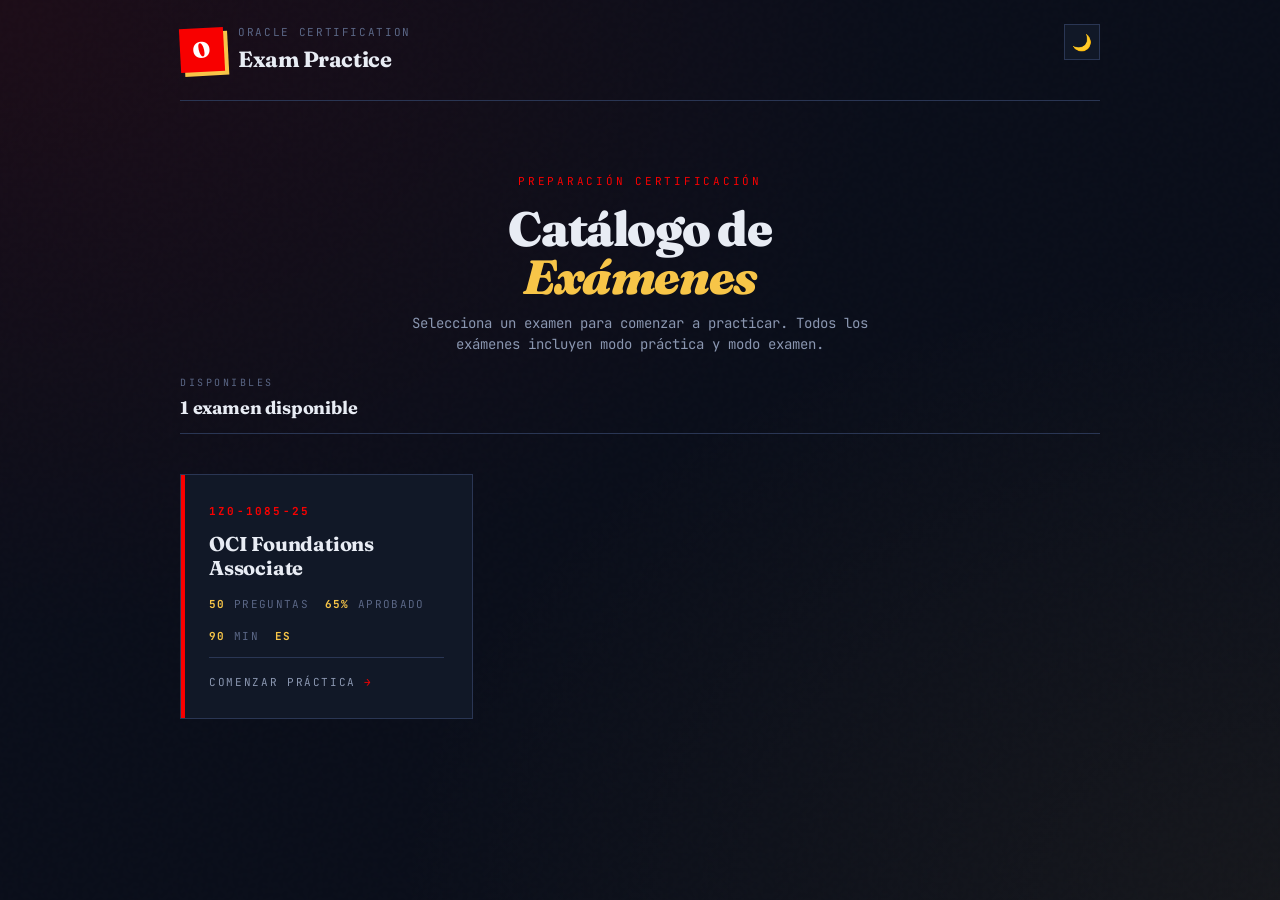
==== index.html @ cc6b5220 "examen oci 1ZO 1085-25" ====
<!DOCTYPE html>
<html lang="es">
<head>
  <meta charset="UTF-8">
  <meta name="viewport" content="width=device-width, initial-scale=1.0">
  <title>Oracle Certification — Catálogo de Exámenes</title>
  <link rel="preconnect" href="https://fonts.googleapis.com">
  <link rel="preconnect" href="https://fonts.gstatic.com" crossorigin>
  <link href="https://fonts.googleapis.com/css2?family=Fraunces:ital,wght@0,500;0,700;0,900;1,500&family=JetBrains+Mono:wght@400;500;700&display=swap" rel="stylesheet">
  <link rel="stylesheet" href="exam-engine.css">
  <script>try{if(localStorage.getItem('oci-theme')==='light')document.documentElement.setAttribute('data-theme','light')}catch(e){}</script>
  <style>
    .catalog-grid {
      display: grid;
      grid-template-columns: repeat(auto-fill, minmax(280px, 1fr));
      gap: 20px;
      margin-top: 40px;
    }
    .exam-card {
      background: var(--bg-panel);
      border: 1px solid var(--border);
      padding: 28px;
      position: relative;
      text-decoration: none;
      color: var(--text);
      display: flex;
      flex-direction: column;
      gap: 12px;
      transition: border-color .2s, transform .15s;
    }
    .exam-card::before {
      content: "";
      position: absolute;
      top: 0; left: 0;
      width: 4px; height: 100%;
      background: var(--accent);
      transition: background .2s;
    }
    .exam-card:hover {
      border-color: var(--border-bright);
      transform: translateY(-2px);
    }
    .exam-card:hover::before {
      background: var(--gold);
    }
    .card-code {
      font-size: 11px;
      letter-spacing: .2em;
      text-transform: uppercase;
      color: var(--accent);
      font-weight: 700;
    }
    .card-name {
      font-family: 'Fraunces', serif;
      font-size: 20px;
      font-weight: 700;
      line-height: 1.2;
      letter-spacing: -.01em;
    }
    .card-meta {
      display: flex;
      gap: 16px;
      flex-wrap: wrap;
      margin-top: 4px;
    }
    .card-meta-item {
      font-size: 11px;
      letter-spacing: .12em;
      text-transform: uppercase;
      color: var(--text-muted);
    }
    .card-meta-item span {
      color: var(--gold);
      font-weight: 700;
    }
    .card-cta {
      margin-top: auto;
      padding-top: 16px;
      border-top: 1px solid var(--border);
      font-size: 11px;
      letter-spacing: .15em;
      text-transform: uppercase;
      color: var(--text-dim);
      display: flex;
      align-items: center;
      gap: 8px;
    }
    .card-cta::after {
      content: "→";
      color: var(--accent);
      transition: transform .15s;
    }
    .exam-card:hover .card-cta::after {
      transform: translateX(4px);
    }
    .page-hero {
      text-align: center;
      padding: 40px 20px 20px;
    }
    .page-hero .eyebrow {
      color: var(--accent);
      letter-spacing: .25em;
      font-size: 11px;
      text-transform: uppercase;
      margin-bottom: 16px;
    }
    .page-hero h2 {
      font-family: 'Fraunces', serif;
      font-size: clamp(28px, 5vw, 48px);
      font-weight: 900;
      line-height: 1;
      letter-spacing: -.03em;
      margin-bottom: 12px;
    }
    .page-hero h2 em {
      font-style: italic;
      color: var(--gold);
    }
    .page-hero .sub {
      color: var(--text-dim);
      font-size: 14px;
      max-width: 480px;
      margin: 0 auto;
    }
    .section-label {
      font-size: 10px;
      letter-spacing: .25em;
      text-transform: uppercase;
      color: var(--text-muted);
      margin-bottom: 4px;
    }
    .section-title {
      font-family: 'Fraunces', serif;
      font-size: 18px;
      font-weight: 700;
      letter-spacing: -.01em;
      border-bottom: 1px solid var(--border);
      padding-bottom: 12px;
    }
    .empty-state {
      text-align: center;
      padding: 60px 20px;
      color: var(--text-muted);
      font-size: 13px;
      letter-spacing: .1em;
    }
  </style>
</head>
<body class="grain">
  <div class="container">
    <header>
      <div class="brand">
        <div class="brand-mark">O</div>
        <div class="brand-text">
          <div class="meta">Oracle Certification</div>
          <h1>Exam Practice</h1>
        </div>
      </div>
      <button id="theme-btn" class="theme-btn" title="Cambiar tema"></button>
    </header>

    <div class="page-hero">
      <div class="eyebrow">Preparación certificación</div>
      <h2>Catálogo de<br><em>Exámenes</em></h2>
      <p class="sub">Selecciona un examen para comenzar a practicar. Todos los exámenes incluyen modo práctica y modo examen.</p>
    </div>

    <div>
      <div class="section-label">Disponibles</div>
      <div class="section-title" id="catalog-count"></div>
      <div class="catalog-grid" id="catalog-grid"></div>
    </div>
  </div>

  <script>
    const CATALOG = [
      {
        code: '1Z0-1085-25',
        name: 'OCI Foundations Associate',
        file: 'examen_oci_1Z0-1085-25.html',
        questions: 50,
        minutes: 90,
        passPercent: 65,
        lang: 'ES'
      }
      // Añade más exámenes aquí:
      // {
      //   code: '1Z0-1072-25',
      //   name: 'OCI Architect Associate',
      //   file: 'examen_oci_1Z0-1072-25.html',
      //   questions: 60,
      //   minutes: 90,
      //   passPercent: 65,
      //   lang: 'ES'
      // },
    ];

    const grid = document.getElementById('catalog-grid');
    const countEl = document.getElementById('catalog-count');

    countEl.textContent = `${CATALOG.length} examen${CATALOG.length !== 1 ? 'es' : ''} disponible${CATALOG.length !== 1 ? 's' : ''}`;

    if (CATALOG.length === 0) {
      grid.innerHTML = '<div class="empty-state">No hay exámenes disponibles todavía.</div>';
    } else {
      grid.innerHTML = CATALOG.map(exam => `
        <a href="${exam.file}" class="exam-card">
          <div class="card-code">${exam.code}</div>
          <div class="card-name">${exam.name}</div>
          <div class="card-meta">
            <div class="card-meta-item"><span>${exam.questions}</span> preguntas</div>
            <div class="card-meta-item"><span>${exam.passPercent}%</span> aprobado</div>
            <div class="card-meta-item"><span>${exam.minutes}</span> min</div>
            <div class="card-meta-item"><span>${exam.lang}</span></div>
          </div>
          <div class="card-cta">Comenzar práctica</div>
        </a>
      `).join('');
    }

    // Theme toggle
    const themeBtn = document.getElementById('theme-btn');
    const savedTheme = localStorage.getItem('oci-theme') || 'dark';
    themeBtn.textContent = savedTheme === 'light' ? '☀️' : '🌙';
    themeBtn.addEventListener('click', () => {
      const isLight = document.documentElement.getAttribute('data-theme') === 'light';
      if (isLight) {
        document.documentElement.removeAttribute('data-theme');
        localStorage.setItem('oci-theme', 'dark');
        themeBtn.textContent = '🌙';
      } else {
        document.documentElement.setAttribute('data-theme', 'light');
        localStorage.setItem('oci-theme', 'light');
        themeBtn.textContent = '☀️';
      }
    });
  </script>
</body>
</html>
---- exam-engine.css ----
:root {
  --bg: #0a0e1a;
  --bg-panel: #111827;
  --bg-elevated: #1a2236;
  --border: #2a3654;
  --border-bright: #3d4d72;
  --text: #e8ecf4;
  --text-dim: #8a96b0;
  --text-muted: #5a6685;
  --accent: #f80000;
  --accent-soft: #ff3838;
  --gold: #f7c548;
  --green: #5fd97e;
  --red: #ff4757;
  --shadow: 0 20px 60px -20px rgba(0,0,0,.6);
}

[data-theme="light"] {
  --bg: #f4f6fb;
  --bg-panel: #ffffff;
  --bg-elevated: #eef1f8;
  --border: #d0d7e8;
  --border-bright: #b0bcd4;
  --text: #111827;
  --text-dim: #4b5a72;
  --text-muted: #8a96b0;
  --accent: #d10000;
  --accent-soft: #e83030;
  --gold: #c99b00;
  --green: #1f8c42;
  --red: #cc2233;
  --shadow: 0 20px 60px -20px rgba(0,0,0,.12);
}

* { box-sizing: border-box; margin: 0; padding: 0; }

html, body {
  background: var(--bg);
  color: var(--text);
  font-family: 'JetBrains Mono', monospace;
  min-height: 100vh;
  line-height: 1.5;
  -webkit-font-smoothing: antialiased;
}

body {
  background-image:
    radial-gradient(ellipse at top left, rgba(248,0,0,.08), transparent 50%),
    radial-gradient(ellipse at bottom right, rgba(247,197,72,.05), transparent 50%);
  padding: 24px 16px 60px;
  transition: background .25s, color .25s;
}

[data-theme="light"] body {
  background-image:
    radial-gradient(ellipse at top left, rgba(209,0,0,.05), transparent 50%),
    radial-gradient(ellipse at bottom right, rgba(201,155,0,.04), transparent 50%);
}

.grain::before {
  content: "";
  position: fixed;
  inset: 0;
  background-image: url("data:image/svg+xml,%3Csvg viewBox='0 0 200 200' xmlns='http://www.w3.org/2000/svg'%3E%3Cfilter id='n'%3E%3CfeTurbulence type='fractalNoise' baseFrequency='0.9'/%3E%3C/filter%3E%3Crect width='100%25' height='100%25' filter='url(%23n)' opacity='.4'/%3E%3C/svg%3E");
  opacity: .04;
  pointer-events: none;
  z-index: 1;
}

.container {
  max-width: 920px;
  margin: 0 auto;
  position: relative;
  z-index: 2;
}

/* ============ HEADER ============ */
header {
  display: flex;
  align-items: flex-start;
  justify-content: space-between;
  gap: 20px;
  border-bottom: 1px solid var(--border);
  padding-bottom: 24px;
  margin-bottom: 32px;
  flex-wrap: wrap;
}

.brand {
  display: flex;
  align-items: center;
  gap: 14px;
}

.brand-mark {
  width: 44px;
  height: 44px;
  background: var(--accent);
  display: grid;
  place-items: center;
  font-family: 'Fraunces', serif;
  font-weight: 900;
  font-size: 22px;
  color: white;
  transform: rotate(-3deg);
  box-shadow: 4px 4px 0 var(--gold);
  flex-shrink: 0;
}

.brand-text .meta {
  color: var(--text-muted);
  font-size: 11px;
  letter-spacing: .15em;
  text-transform: uppercase;
}
.brand-text h1 {
  font-family: 'Fraunces', serif;
  font-weight: 700;
  font-size: 22px;
  letter-spacing: -.02em;
  margin-top: 2px;
}

.timer {
  background: var(--bg-panel);
  border: 1px solid var(--border);
  padding: 10px 18px;
  text-align: right;
  min-width: 140px;
}
.timer .label {
  font-size: 10px;
  letter-spacing: .2em;
  color: var(--text-muted);
  text-transform: uppercase;
}
.timer .time {
  font-family: 'Fraunces', serif;
  font-size: 26px;
  font-weight: 700;
  color: var(--gold);
  margin-top: 2px;
}

/* ============ PROGRESS ============ */
.progress-wrap {
  display: flex;
  align-items: center;
  gap: 16px;
  margin-bottom: 36px;
  font-size: 12px;
  color: var(--text-dim);
}

.progress-bar {
  flex: 1;
  height: 4px;
  background: var(--bg-panel);
  position: relative;
  overflow: hidden;
}
.progress-fill {
  position: absolute;
  inset: 0 100% 0 0;
  background: linear-gradient(90deg, var(--accent), var(--gold));
  transition: right .4s ease;
}
.progress-text { font-variant-numeric: tabular-nums; white-space: nowrap; }

/* ============ START SCREEN ============ */
.start-screen {
  text-align: center;
  padding: 60px 20px;
}
.start-screen .eyebrow {
  color: var(--accent);
  letter-spacing: .25em;
  font-size: 11px;
  text-transform: uppercase;
  margin-bottom: 16px;
}
.start-screen h2 {
  font-family: 'Fraunces', serif;
  font-size: clamp(34px, 6vw, 58px);
  font-weight: 900;
  line-height: 1;
  letter-spacing: -.03em;
  margin-bottom: 8px;
}
.start-screen h2 em {
  font-style: italic;
  color: var(--gold);
}
.start-screen .sub {
  color: var(--text-dim);
  font-size: 14px;
  max-width: 520px;
  margin: 20px auto 40px;
}
.stats-grid {
  display: grid;
  grid-template-columns: repeat(auto-fit, minmax(140px, 1fr));
  gap: 1px;
  background: var(--border);
  border: 1px solid var(--border);
  margin: 32px auto;
  max-width: 600px;
}
.stat {
  background: var(--bg-panel);
  padding: 18px 14px;
}
.stat-num {
  font-family: 'Fraunces', serif;
  font-size: 32px;
  font-weight: 700;
  color: var(--gold);
  line-height: 1;
}
.stat-label {
  font-size: 10px;
  letter-spacing: .15em;
  color: var(--text-muted);
  text-transform: uppercase;
  margin-top: 6px;
}

/* ============ QUESTION CARD ============ */
.question-card {
  background: var(--bg-panel);
  border: 1px solid var(--border);
  padding: 32px;
  margin-bottom: 24px;
  position: relative;
}
.question-card::before {
  content: "";
  position: absolute;
  top: 0; left: 0;
  width: 4px; height: 100%;
  background: var(--accent);
}

.q-num {
  color: var(--accent);
  font-size: 11px;
  letter-spacing: .25em;
  text-transform: uppercase;
  margin-bottom: 12px;
  display: flex;
  align-items: center;
  gap: 12px;
}
.q-num::after {
  content: "";
  flex: 1;
  height: 1px;
  background: var(--border);
}

.q-text {
  font-family: 'Fraunces', serif;
  font-size: 22px;
  font-weight: 500;
  line-height: 1.35;
  margin-bottom: 28px;
  color: var(--text);
}

.options {
  display: flex;
  flex-direction: column;
  gap: 10px;
}
.option {
  background: var(--bg-elevated);
  border: 1px solid var(--border);
  padding: 16px 18px;
  cursor: pointer;
  transition: all .15s ease;
  display: flex;
  align-items: flex-start;
  gap: 14px;
  font-size: 14px;
  line-height: 1.5;
  color: var(--text);
  text-align: left;
  width: 100%;
  font-family: inherit;
}
.option:hover:not(.locked) {
  border-color: var(--border-bright);
  background: #1f2940;
}
[data-theme="light"] .option:hover:not(.locked) {
  background: var(--bg-elevated);
}
.option.selected {
  border-color: var(--accent);
  background: rgba(248,0,0,.05);
}
.option-letter {
  width: 26px;
  height: 26px;
  border: 1px solid var(--border-bright);
  display: grid;
  place-items: center;
  font-size: 11px;
  font-weight: 700;
  color: var(--text-dim);
  flex-shrink: 0;
  margin-top: 1px;
}
.option.selected .option-letter {
  background: var(--accent);
  color: white;
  border-color: var(--accent);
}

.option.locked { cursor: default; }
.option.correct {
  border-color: var(--green);
  background: rgba(95,217,126,.07);
}
.option.correct .option-letter {
  background: var(--green);
  border-color: var(--green);
  color: var(--bg);
}
.option.wrong {
  border-color: var(--red);
  background: rgba(255,71,87,.06);
}
.option.wrong .option-letter {
  background: var(--red);
  border-color: var(--red);
  color: white;
}

.feedback {
  margin-top: 18px;
  padding: 16px 18px;
  border-left: 3px solid var(--gold);
  background: rgba(247,197,72,.05);
  font-size: 13px;
  color: var(--text-dim);
  display: none;
  line-height: 1.7;
}
.feedback.show { display: block; }
.feedback strong {
  color: var(--gold);
  display: block;
  margin-bottom: 6px;
  font-size: 12px;
  letter-spacing: .1em;
  text-transform: uppercase;
}

/* ============ NAV ============ */
.nav {
  display: flex;
  justify-content: space-between;
  align-items: center;
  gap: 12px;
  margin-top: 28px;
  flex-wrap: wrap;
}
.btn {
  background: transparent;
  border: 1px solid var(--border-bright);
  color: var(--text);
  padding: 12px 22px;
  font-family: inherit;
  font-size: 12px;
  letter-spacing: .15em;
  text-transform: uppercase;
  cursor: pointer;
  transition: all .15s;
  font-weight: 500;
  text-decoration: none;
  display: inline-flex;
  align-items: center;
}
.btn:hover:not(:disabled) {
  background: var(--bg-elevated);
  border-color: var(--text-dim);
}
.btn:disabled {
  opacity: .35;
  cursor: not-allowed;
}
.btn-primary {
  background: var(--accent);
  border-color: var(--accent);
  color: white;
}
.btn-primary:hover:not(:disabled) {
  background: var(--accent-soft);
  border-color: var(--accent-soft);
}
.btn-gold {
  background: var(--gold);
  border-color: var(--gold);
  color: var(--bg);
}
.btn-gold:hover:not(:disabled) {
  filter: brightness(1.1);
}
.catalog-btn {
  font-size: 11px;
  padding: 8px 14px;
  letter-spacing: .1em;
}

/* ============ RESULTS ============ */
.results {
  text-align: center;
  padding: 40px 20px;
}
.score-display {
  font-family: 'Fraunces', serif;
  font-size: clamp(80px, 18vw, 160px);
  font-weight: 900;
  line-height: 1;
  letter-spacing: -.05em;
  background: linear-gradient(135deg, var(--gold), var(--accent));
  -webkit-background-clip: text;
  background-clip: text;
  color: transparent;
  margin-bottom: 8px;
}
.score-fraction {
  color: var(--text-dim);
  font-size: 14px;
  letter-spacing: .15em;
  text-transform: uppercase;
  margin-bottom: 8px;
}
.score-verdict {
  font-family: 'Fraunces', serif;
  font-size: 28px;
  font-weight: 500;
  font-style: italic;
  margin-bottom: 32px;
}
.verdict-pass { color: var(--green); }
.verdict-fail { color: var(--accent-soft); }

.review-grid {
  display: grid;
  grid-template-columns: repeat(auto-fill, minmax(36px, 1fr));
  gap: 6px;
  max-width: 500px;
  margin: 32px auto;
}
.review-cell {
  aspect-ratio: 1;
  background: var(--bg-panel);
  border: 1px solid var(--border);
  display: grid;
  place-items: center;
  font-size: 11px;
  font-weight: 700;
  cursor: pointer;
  transition: transform .15s;
}
.review-cell:hover { transform: scale(1.1); }
.review-cell.correct {
  background: rgba(95,217,126,.15);
  border-color: var(--green);
  color: var(--green);
}
.review-cell.wrong {
  background: rgba(255,71,87,.1);
  border-color: var(--red);
  color: var(--red);
}
.review-cell.skipped {
  border-color: var(--border);
  color: var(--text-muted);
}

.legend {
  display: flex;
  gap: 24px;
  justify-content: center;
  margin: 24px 0;
  font-size: 11px;
  letter-spacing: .15em;
  text-transform: uppercase;
  color: var(--text-dim);
  flex-wrap: wrap;
}
.legend-dot {
  display: inline-block;
  width: 10px; height: 10px;
  margin-right: 6px;
  vertical-align: middle;
}
.legend-dot.correct { background: var(--green); }
.legend-dot.wrong { background: var(--red); }
.legend-dot.skipped { background: var(--border-bright); }

/* ============ MODE TOGGLE ============ */
.mode-toggle {
  display: inline-flex;
  background: var(--bg-panel);
  border: 1px solid var(--border);
  padding: 3px;
  margin-bottom: 24px;
}
.mode-toggle button {
  background: transparent;
  border: none;
  color: var(--text-dim);
  padding: 8px 18px;
  font-family: inherit;
  font-size: 11px;
  letter-spacing: .15em;
  text-transform: uppercase;
  cursor: pointer;
  transition: all .15s;
}
.mode-toggle button.active {
  background: var(--accent);
  color: white;
}

/* ============ THEME TOGGLE ============ */
.theme-btn {
  background: var(--bg-panel);
  border: 1px solid var(--border);
  color: var(--text-dim);
  width: 36px;
  height: 36px;
  display: grid;
  place-items: center;
  cursor: pointer;
  font-size: 16px;
  transition: all .15s;
  flex-shrink: 0;
}
.theme-btn:hover {
  border-color: var(--border-bright);
  color: var(--text);
}

.hidden { display: none !important; }

@media (max-width: 600px) {
  .question-card { padding: 22px 18px; }
  .q-text { font-size: 18px; }
  .option { font-size: 13px; padding: 14px; }
  header { flex-direction: column; }
  .timer { width: 100%; text-align: left; }
  .catalog-btn { display: none; }
}
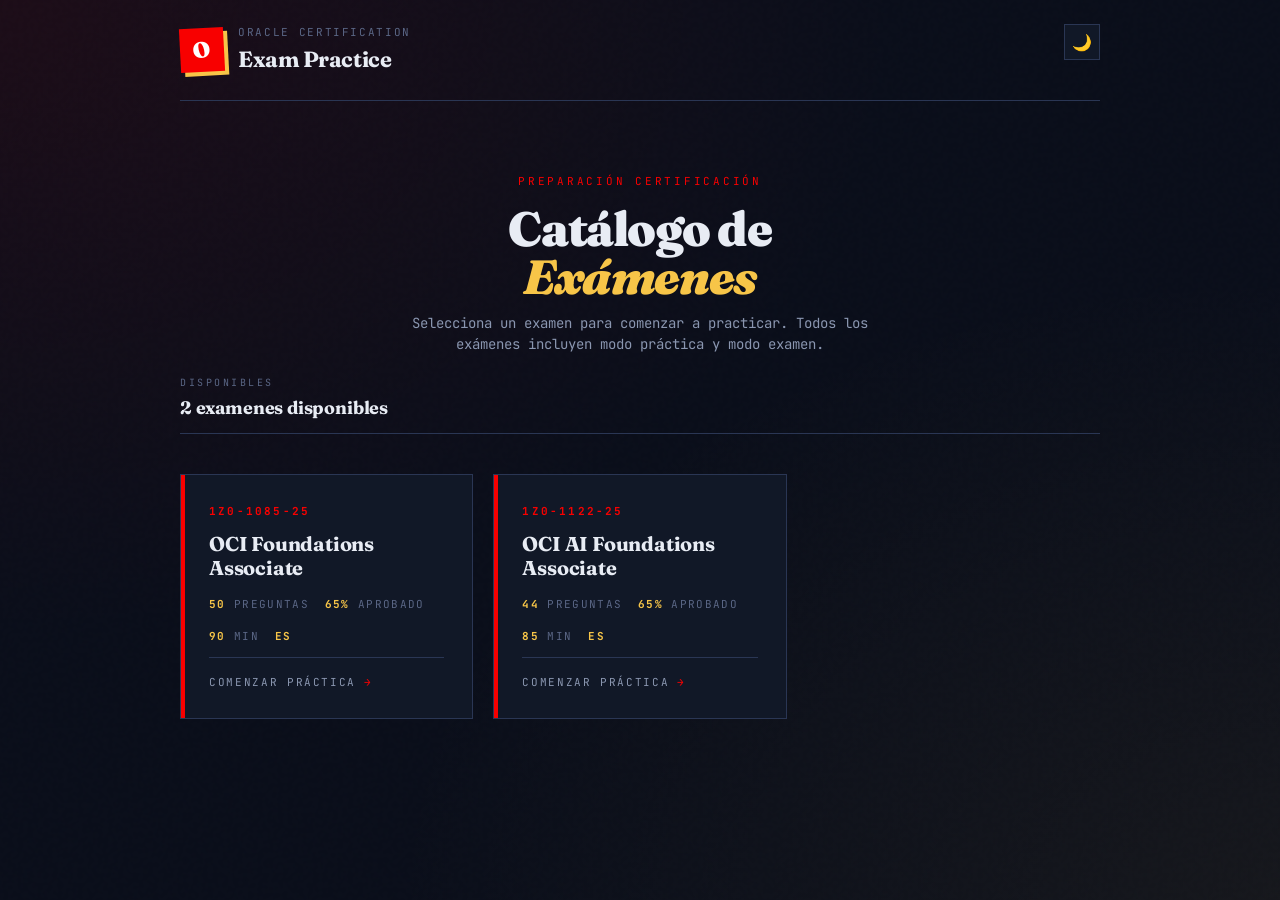
==== commit 8b7dbf2e: "OCI AI Foundations Associate" ====
--- a/index.html
+++ b/index.html
@@ -182,17 +182,17 @@
         minutes: 90,
         passPercent: 65,
         lang: 'ES'
-      }
-      // Añade más exámenes aquí:
-      // {
-      //   code: '1Z0-1072-25',
-      //   name: 'OCI Architect Associate',
-      //   file: 'examen_oci_1Z0-1072-25.html',
-      //   questions: 60,
-      //   minutes: 90,
-      //   passPercent: 65,
-      //   lang: 'ES'
-      // },
+      },
+      {
+        code: '1Z0-1122-25',
+        name: 'OCI AI Foundations Associate',
+        file: 'examen_oci_1Z0-1122-25.html',
+        questions: 44,
+        minutes: 85,
+        passPercent: 65,
+        lang: 'ES'
+      },
+      // Añade más exámenes aquí
     ];
 
     const grid = document.getElementById('catalog-grid');
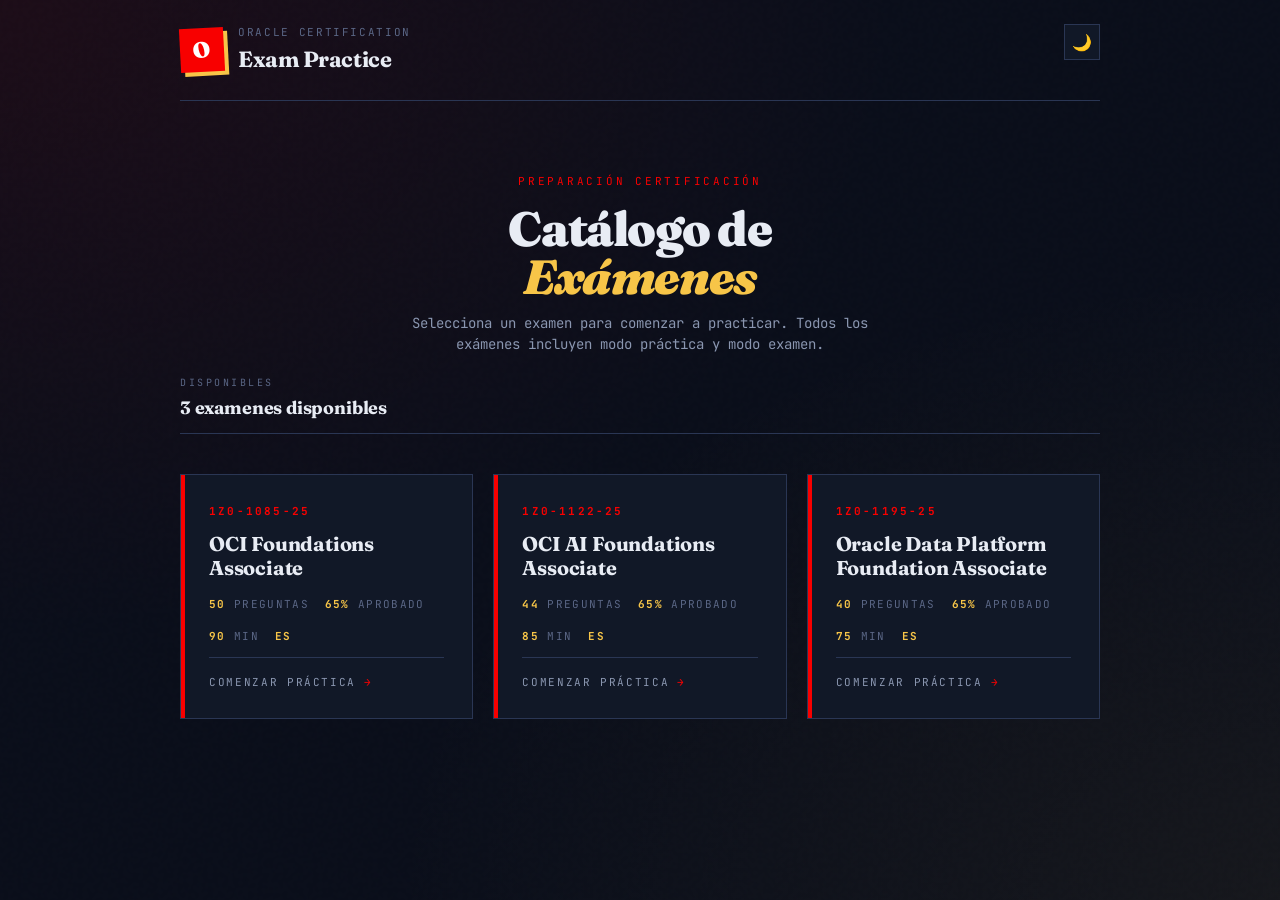
==== commit 42746fbc: "examen Oracle Data Platform" ====
--- a/index.html
+++ b/index.html
@@ -192,6 +192,15 @@
         passPercent: 65,
         lang: 'ES'
       },
+      {
+        code: '1Z0-1195-25',
+        name: 'Oracle Data Platform Foundation Associate',
+        file: 'examen_oci_1Z0-1195-25.html',
+        questions: 40,
+        minutes: 75,
+        passPercent: 65,
+        lang: 'ES'
+      },
       // Añade más exámenes aquí
     ];
 
--- a/exam-engine.css
+++ b/exam-engine.css
@@ -546,6 +546,23 @@
   color: var(--text);
 }
 
+/* ============ MULTI-SELECT ============ */
+.multi-hint {
+  font-size: 11px;
+  letter-spacing: .15em;
+  text-transform: uppercase;
+  color: var(--gold);
+  margin-bottom: 16px;
+  margin-top: -12px;
+}
+.multi-hint strong { color: var(--gold); }
+
+.option-check.selected .option-letter {
+  background: var(--accent);
+  color: white;
+  border-color: var(--accent);
+}
+
 .hidden { display: none !important; }
 
 @media (max-width: 600px) {
